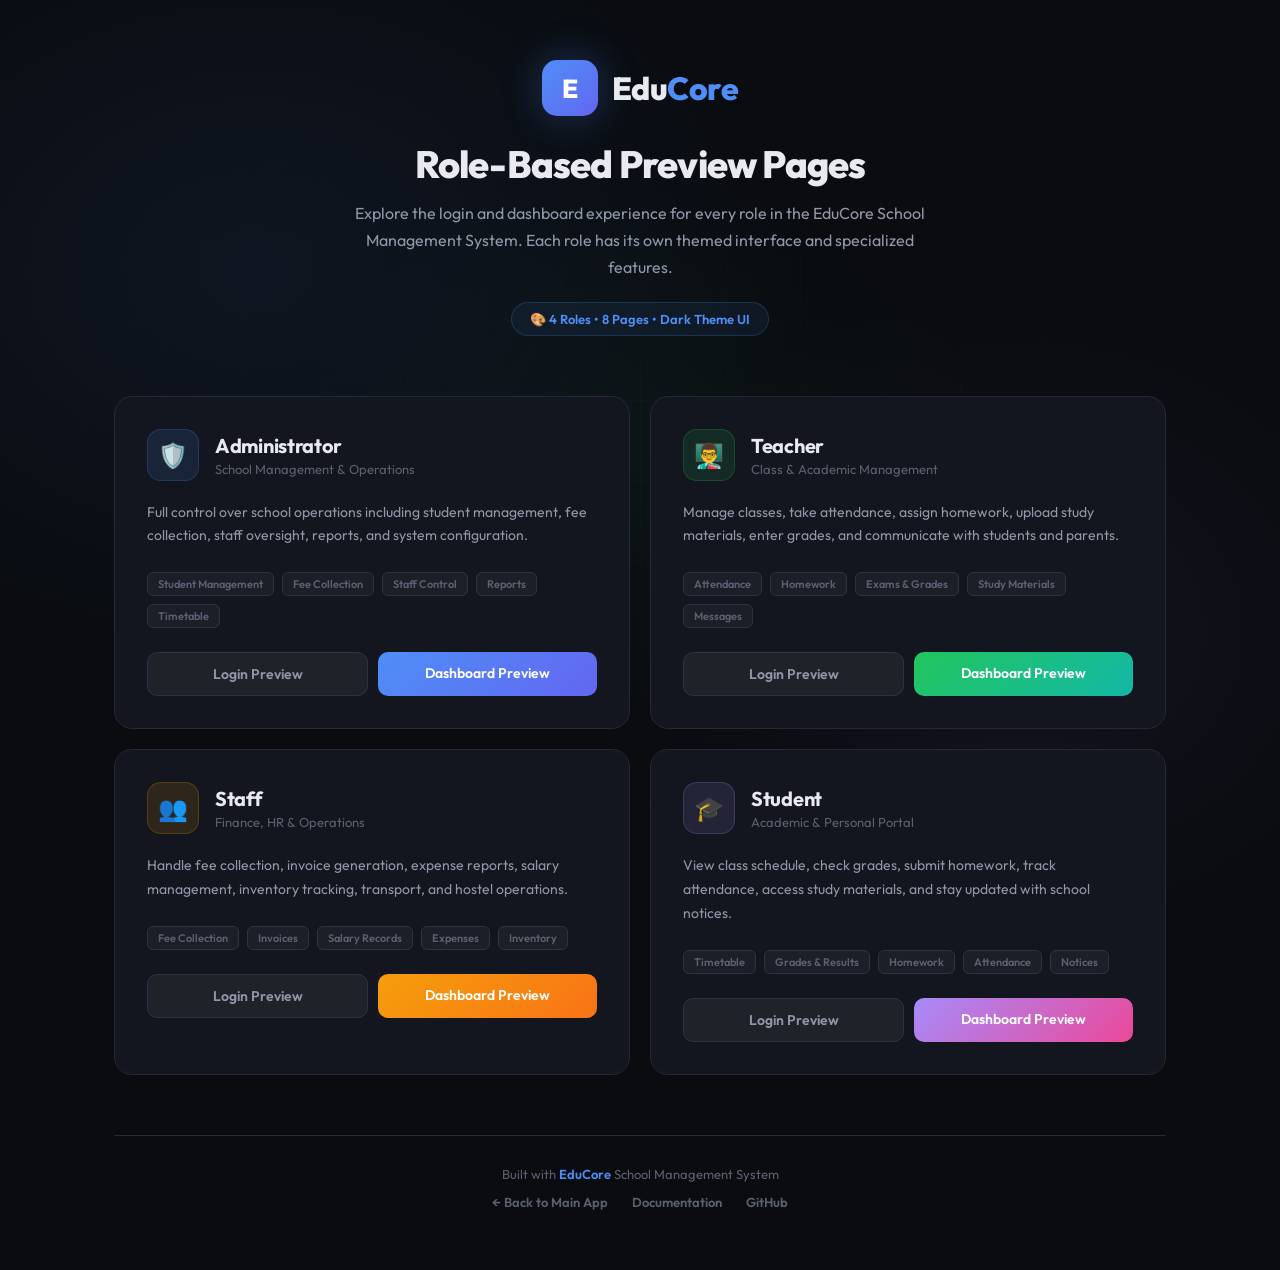
==== previews/index.html @ fa788bbc "feat: add login and dashboard preview pages for all school roles - Add shared CSS with dark theme st" ====
<!DOCTYPE html>
<html lang="en">
<head>
<meta charset="UTF-8">
<meta name="viewport" content="width=device-width, initial-scale=1.0">
<title>EduCore — Role Previews</title>
<link href="https://fonts.googleapis.com/css2?family=Outfit:wght@300;400;500;600;700;800;900&family=JetBrains+Mono:wght@400;500&display=swap" rel="stylesheet">
<style>
*,*::before,*::after{box-sizing:border-box;margin:0;padding:0}
:root{
  --bg:#0a0c10;
  --bg2:#0f1117;
  --surface:#13161e;
  --surface2:#1a1d27;
  --border:#252836;
  --border2:#2e3244;
  --accent:#4f8ef7;
  --green:#22c55e;
  --gold:#f59e0b;
  --purple:#a78bfa;
  --red:#f43f5e;
  --pink:#ec4899;
  --teal:#14b8a6;
  --orange:#f97316;
  --text:#e8eaf0;
  --text2:#9197a8;
  --text3:#5a6070;
  --radius:12px;
  --radius-lg:18px;
}
html{scroll-behavior:smooth}
body{
  font-family:'Outfit',sans-serif;background:var(--bg);color:var(--text);
  min-height:100vh;overflow-x:hidden;
}

/* Background */
.page-bg{
  position:fixed;inset:0;pointer-events:none;
  background:
    radial-gradient(ellipse 800px 600px at 20% 30%,rgba(79,142,247,.08) 0%,transparent 70%),
    radial-gradient(ellipse 600px 500px at 80% 70%,rgba(167,139,250,.06) 0%,transparent 70%),
    radial-gradient(ellipse 500px 400px at 50% 50%,rgba(34,197,94,.04) 0%,transparent 70%);
}
.page-grid{
  position:fixed;inset:0;pointer-events:none;
  background-image:linear-gradient(rgba(255,255,255,.015) 1px,transparent 1px),
                    linear-gradient(90deg,rgba(255,255,255,.015) 1px,transparent 1px);
  background-size:80px 80px;
  mask-image:radial-gradient(ellipse 70% 70% at 50% 50%,black 0%,transparent 100%);
}

/* Container */
.container{position:relative;z-index:1;max-width:1100px;margin:0 auto;padding:60px 24px}

/* Header */
.header{text-align:center;margin-bottom:60px}
.header-logo{display:flex;align-items:center;gap:14px;justify-content:center;margin-bottom:24px}
.logo-mark{
  width:56px;height:56px;border-radius:15px;
  background:linear-gradient(135deg,var(--accent),#6366f1);
  display:flex;align-items:center;justify-content:center;
  font-weight:800;font-size:26px;color:#fff;
  box-shadow:0 0 40px rgba(79,142,247,.3);
}
.logo-text{font-size:32px;font-weight:800;letter-spacing:-.5px}
.logo-text span{color:var(--accent)}
.header h1{font-size:38px;font-weight:800;letter-spacing:-.8px;margin-bottom:12px}
.header p{font-size:16px;color:var(--text2);max-width:600px;margin:0 auto;line-height:1.7}
.header-badge{
  display:inline-flex;align-items:center;gap:8px;
  padding:8px 18px;border-radius:24px;
  background:rgba(79,142,247,.08);border:1px solid rgba(79,142,247,.2);
  color:var(--accent);font-size:13px;font-weight:600;margin-top:20px;
}

/* Role Grid */
.roles-grid{display:grid;grid-template-columns:repeat(2,1fr);gap:20px}

.role-card{
  background:var(--surface);border:1px solid var(--border);
  border-radius:var(--radius-lg);padding:32px;
  position:relative;overflow:hidden;transition:all .3s ease;
}
.role-card::before{
  content:'';position:absolute;top:0;left:0;right:0;height:4px;
  opacity:0;transition:opacity .3s;
}
.role-card:hover{
  border-color:var(--card-color);
  transform:translateY(-4px);
  box-shadow:0 12px 40px rgba(0,0,0,.4);
}
.role-card:hover::before{opacity:1;background:var(--card-color)}

.role-card-header{display:flex;align-items:center;gap:16px;margin-bottom:20px}
.role-icon{
  width:52px;height:52px;border-radius:14px;
  display:flex;align-items:center;justify-content:center;
  font-size:24px;flex-shrink:0;
}
.role-info h3{font-size:20px;font-weight:700;letter-spacing:-.3px;margin-bottom:3px}
.role-info p{font-size:13px;color:var(--text3)}

.role-description{
  font-size:14px;color:var(--text2);line-height:1.7;margin-bottom:24px;
  min-height:44px;
}

.role-features{
  display:flex;flex-wrap:wrap;gap:8px;margin-bottom:24px;
}
.role-feature{
  font-size:11px;font-weight:600;padding:4px 10px;
  border-radius:6px;background:rgba(255,255,255,.04);
  border:1px solid var(--border2);color:var(--text3);
}

.role-actions{display:flex;gap:10px}
.role-btn{
  flex:1;padding:12px 16px;border-radius:10px;
  font-family:'Outfit',sans-serif;font-weight:600;font-size:14px;
  cursor:pointer;border:none;text-align:center;
  text-decoration:none;transition:all .2s;display:block;
}
.role-btn-login{
  background:rgba(255,255,255,.05);border:1px solid var(--border2);color:var(--text2);
}
.role-btn-login:hover{border-color:var(--card-color);color:var(--card-color);background:rgba(255,255,255,.08)}
.role-btn-dashboard{color:#fff}
.role-btn-dashboard:hover{transform:translateY(-1px);box-shadow:0 4px 16px var(--card-shadow)}

/* Card color variants */
.role-card.admin{--card-color:#4f8ef7;--card-shadow:rgba(79,142,247,.3)}
.role-card.admin .role-icon{background:rgba(79,142,247,.12);border:1px solid rgba(79,142,247,.2)}
.role-card.admin .role-btn-dashboard{background:linear-gradient(135deg,#4f8ef7,#6366f1)}

.role-card.teacher{--card-color:#22c55e;--card-shadow:rgba(34,197,94,.3)}
.role-card.teacher .role-icon{background:rgba(34,197,94,.12);border:1px solid rgba(34,197,94,.2)}
.role-card.teacher .role-btn-dashboard{background:linear-gradient(135deg,#22c55e,#14b8a6)}

.role-card.staff{--card-color:#f59e0b;--card-shadow:rgba(245,158,11,.3)}
.role-card.staff .role-icon{background:rgba(245,158,11,.12);border:1px solid rgba(245,158,11,.2)}
.role-card.staff .role-btn-dashboard{background:linear-gradient(135deg,#f59e0b,#f97316)}

.role-card.student{--card-color:#a78bfa;--card-shadow:rgba(167,139,250,.3)}
.role-card.student .role-icon{background:rgba(167,139,250,.12);border:1px solid rgba(167,139,250,.2)}
.role-card.student .role-btn-dashboard{background:linear-gradient(135deg,#a78bfa,#ec4899)}

/* Footer */
.footer{
  text-align:center;margin-top:60px;padding-top:30px;
  border-top:1px solid var(--border);
}
.footer p{font-size:13px;color:var(--text3)}
.footer a{color:var(--accent);text-decoration:none;font-weight:600}
.footer a:hover{text-decoration:underline}
.footer-links{display:flex;justify-content:center;gap:24px;margin-top:12px}
.footer-links a{font-size:13px;color:var(--text3);text-decoration:none;transition:color .2s}
.footer-links a:hover{color:var(--text)}

/* Responsive */
@media(max-width:768px){
  .roles-grid{grid-template-columns:1fr}
  .header h1{font-size:28px}
  .container{padding:40px 16px}
}

/* Animation */
@keyframes fadeUp{from{opacity:0;transform:translateY(20px)}to{opacity:1;transform:translateY(0)}}
.role-card{animation:fadeUp .4s ease backwards}
.role-card:nth-child(1){animation-delay:.1s}
.role-card:nth-child(2){animation-delay:.2s}
.role-card:nth-child(3){animation-delay:.3s}
.role-card:nth-child(4){animation-delay:.4s}
</style>
</head>
<body>

<div class="page-bg"></div>
<div class="page-grid"></div>

<div class="container">
  <!-- Header -->
  <div class="header">
    <div class="header-logo">
      <div class="logo-mark">E</div>
      <div class="logo-text">Edu<span>Core</span></div>
    </div>
    <h1>Role-Based Preview Pages</h1>
    <p>Explore the login and dashboard experience for every role in the EduCore School Management System. Each role has its own themed interface and specialized features.</p>
    <div class="header-badge">🎨 4 Roles • 8 Pages • Dark Theme UI</div>
  </div>

  <!-- Role Cards -->
  <div class="roles-grid">
    <!-- Admin -->
    <div class="role-card admin">
      <div class="role-card-header">
        <div class="role-icon">🛡️</div>
        <div class="role-info">
          <h3>Administrator</h3>
          <p>School Management & Operations</p>
        </div>
      </div>
      <div class="role-description">
        Full control over school operations including student management, fee collection, staff oversight, reports, and system configuration.
      </div>
      <div class="role-features">
        <span class="role-feature">Student Management</span>
        <span class="role-feature">Fee Collection</span>
        <span class="role-feature">Staff Control</span>
        <span class="role-feature">Reports</span>
        <span class="role-feature">Timetable</span>
      </div>
      <div class="role-actions">
        <a href="admin-login.html" class="role-btn role-btn-login">Login Preview</a>
        <a href="admin-dashboard.html" class="role-btn role-btn-dashboard">Dashboard Preview</a>
      </div>
    </div>

    <!-- Teacher -->
    <div class="role-card teacher">
      <div class="role-card-header">
        <div class="role-icon">👨‍🏫</div>
        <div class="role-info">
          <h3>Teacher</h3>
          <p>Class & Academic Management</p>
        </div>
      </div>
      <div class="role-description">
        Manage classes, take attendance, assign homework, upload study materials, enter grades, and communicate with students and parents.
      </div>
      <div class="role-features">
        <span class="role-feature">Attendance</span>
        <span class="role-feature">Homework</span>
        <span class="role-feature">Exams & Grades</span>
        <span class="role-feature">Study Materials</span>
        <span class="role-feature">Messages</span>
      </div>
      <div class="role-actions">
        <a href="teacher-login.html" class="role-btn role-btn-login">Login Preview</a>
        <a href="teacher-dashboard.html" class="role-btn role-btn-dashboard">Dashboard Preview</a>
      </div>
    </div>

    <!-- Staff -->
    <div class="role-card staff">
      <div class="role-card-header">
        <div class="role-icon">👥</div>
        <div class="role-info">
          <h3>Staff</h3>
          <p>Finance, HR & Operations</p>
        </div>
      </div>
      <div class="role-description">
        Handle fee collection, invoice generation, expense reports, salary management, inventory tracking, transport, and hostel operations.
      </div>
      <div class="role-features">
        <span class="role-feature">Fee Collection</span>
        <span class="role-feature">Invoices</span>
        <span class="role-feature">Salary Records</span>
        <span class="role-feature">Expenses</span>
        <span class="role-feature">Inventory</span>
      </div>
      <div class="role-actions">
        <a href="staff-login.html" class="role-btn role-btn-login">Login Preview</a>
        <a href="staff-dashboard.html" class="role-btn role-btn-dashboard">Dashboard Preview</a>
      </div>
    </div>

    <!-- Student -->
    <div class="role-card student">
      <div class="role-card-header">
        <div class="role-icon">🎓</div>
        <div class="role-info">
          <h3>Student</h3>
          <p>Academic & Personal Portal</p>
        </div>
      </div>
      <div class="role-description">
        View class schedule, check grades, submit homework, track attendance, access study materials, and stay updated with school notices.
      </div>
      <div class="role-features">
        <span class="role-feature">Timetable</span>
        <span class="role-feature">Grades & Results</span>
        <span class="role-feature">Homework</span>
        <span class="role-feature">Attendance</span>
        <span class="role-feature">Notices</span>
      </div>
      <div class="role-actions">
        <a href="student-login.html" class="role-btn role-btn-login">Login Preview</a>
        <a href="student-dashboard.html" class="role-btn role-btn-dashboard">Dashboard Preview</a>
      </div>
    </div>
  </div>

  <!-- Footer -->
  <div class="footer">
    <p>Built with <a href="../index.html">EduCore</a> School Management System</p>
    <div class="footer-links">
      <a href="../index.html">← Back to Main App</a>
      <a href="#">Documentation</a>
      <a href="#">GitHub</a>
    </div>
  </div>
</div>

</body>
</html>
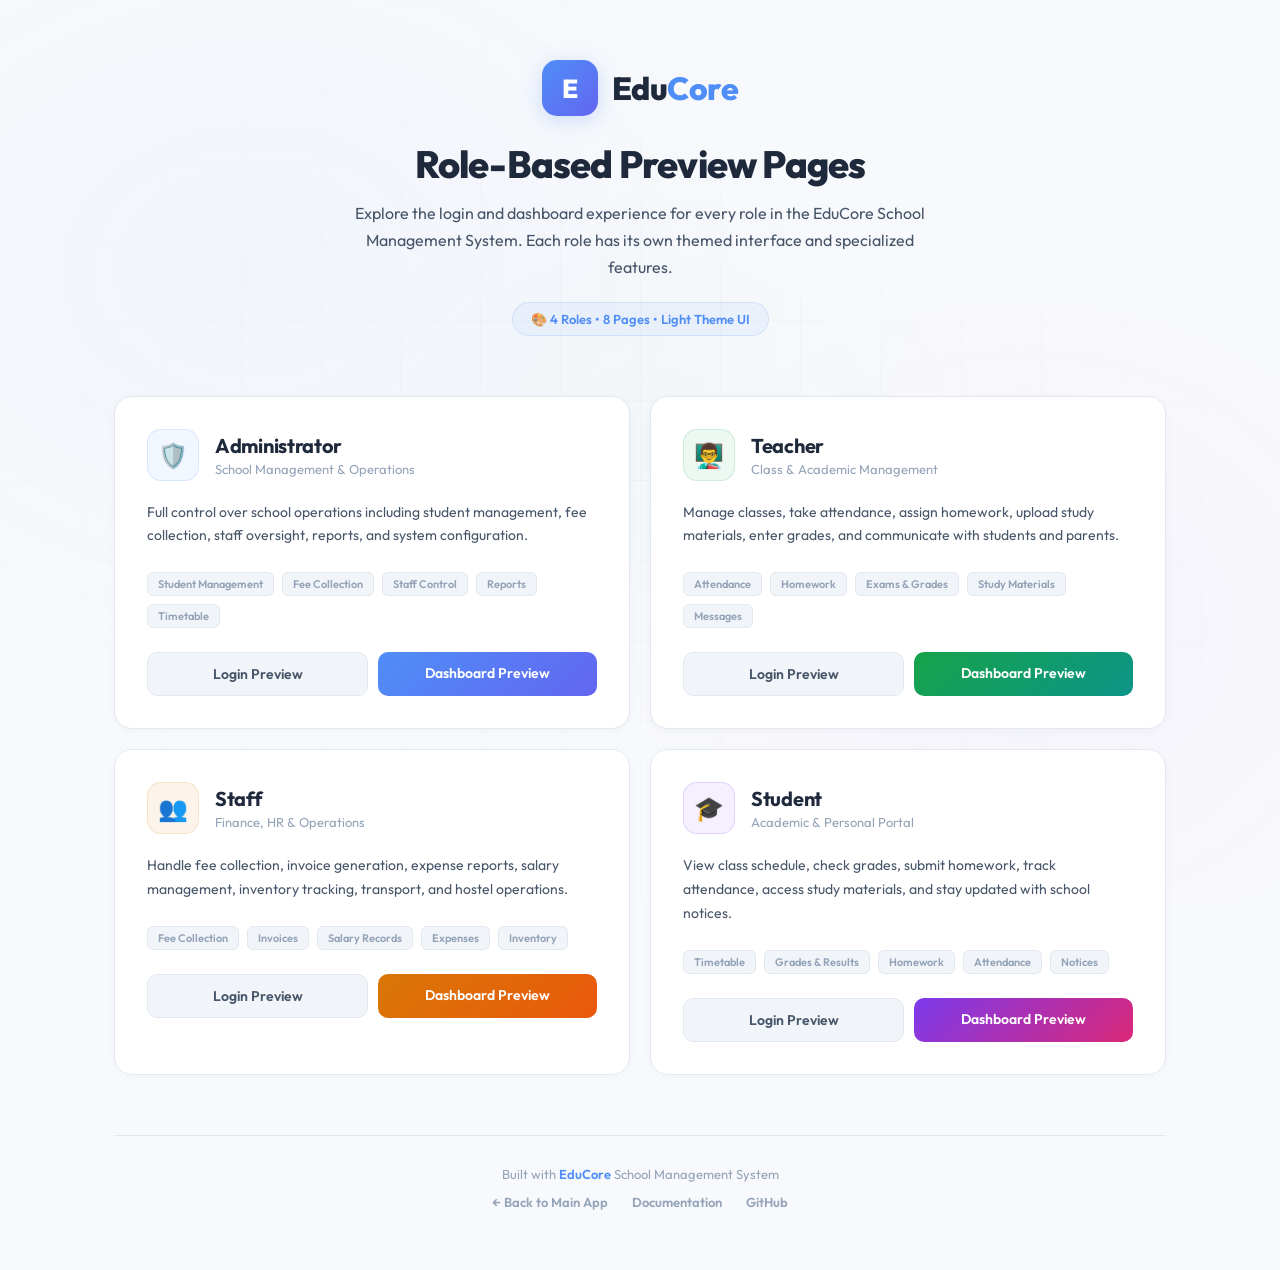
==== commit 919f307a: "feat: convert all preview pages from dark to light theme - Updated preview-styles.css with light col" ====
--- a/previews/index.html
+++ b/previews/index.html
@@ -8,23 +8,23 @@
 <style>
 *,*::before,*::after{box-sizing:border-box;margin:0;padding:0}
 :root{
-  --bg:#0a0c10;
-  --bg2:#0f1117;
-  --surface:#13161e;
-  --surface2:#1a1d27;
-  --border:#252836;
-  --border2:#2e3244;
+  --bg:#f8f9fc;
+  --bg2:#ffffff;
+  --surface:#ffffff;
+  --surface2:#f1f5f9;
+  --border:#e2e8f0;
+  --border2:#cbd5e1;
   --accent:#4f8ef7;
-  --green:#22c55e;
-  --gold:#f59e0b;
-  --purple:#a78bfa;
-  --red:#f43f5e;
-  --pink:#ec4899;
-  --teal:#14b8a6;
-  --orange:#f97316;
-  --text:#e8eaf0;
-  --text2:#9197a8;
-  --text3:#5a6070;
+  --green:#16a34a;
+  --gold:#d97706;
+  --purple:#7c3aed;
+  --red:#dc2626;
+  --pink:#db2777;
+  --teal:#0d9488;
+  --orange:#ea580c;
+  --text:#1e293b;
+  --text2:#475569;
+  --text3:#94a3b8;
   --radius:12px;
   --radius-lg:18px;
 }
@@ -38,14 +38,14 @@
 .page-bg{
   position:fixed;inset:0;pointer-events:none;
   background:
-    radial-gradient(ellipse 800px 600px at 20% 30%,rgba(79,142,247,.08) 0%,transparent 70%),
-    radial-gradient(ellipse 600px 500px at 80% 70%,rgba(167,139,250,.06) 0%,transparent 70%),
-    radial-gradient(ellipse 500px 400px at 50% 50%,rgba(34,197,94,.04) 0%,transparent 70%);
+    radial-gradient(ellipse 800px 600px at 20% 30%,rgba(79,142,247,.04) 0%,transparent 70%),
+    radial-gradient(ellipse 600px 500px at 80% 70%,rgba(124,58,237,.03) 0%,transparent 70%),
+    radial-gradient(ellipse 500px 400px at 50% 50%,rgba(22,163,74,.02) 0%,transparent 70%);
 }
 .page-grid{
   position:fixed;inset:0;pointer-events:none;
-  background-image:linear-gradient(rgba(255,255,255,.015) 1px,transparent 1px),
-                    linear-gradient(90deg,rgba(255,255,255,.015) 1px,transparent 1px);
+  background-image:linear-gradient(rgba(0,0,0,.02) 1px,transparent 1px),
+                    linear-gradient(90deg,rgba(0,0,0,.02) 1px,transparent 1px);
   background-size:80px 80px;
   mask-image:radial-gradient(ellipse 70% 70% at 50% 50%,black 0%,transparent 100%);
 }
@@ -61,16 +61,16 @@
   background:linear-gradient(135deg,var(--accent),#6366f1);
   display:flex;align-items:center;justify-content:center;
   font-weight:800;font-size:26px;color:#fff;
-  box-shadow:0 0 40px rgba(79,142,247,.3);
-}
-.logo-text{font-size:32px;font-weight:800;letter-spacing:-.5px}
+  box-shadow:0 4px 20px rgba(79,142,247,.25);
+}
+.logo-text{font-size:32px;font-weight:800;letter-spacing:-.5px;color:var(--text)}
 .logo-text span{color:var(--accent)}
-.header h1{font-size:38px;font-weight:800;letter-spacing:-.8px;margin-bottom:12px}
+.header h1{font-size:38px;font-weight:800;letter-spacing:-.8px;margin-bottom:12px;color:var(--text)}
 .header p{font-size:16px;color:var(--text2);max-width:600px;margin:0 auto;line-height:1.7}
 .header-badge{
   display:inline-flex;align-items:center;gap:8px;
   padding:8px 18px;border-radius:24px;
-  background:rgba(79,142,247,.08);border:1px solid rgba(79,142,247,.2);
+  background:rgba(79,142,247,.06);border:1px solid rgba(79,142,247,.15);
   color:var(--accent);font-size:13px;font-weight:600;margin-top:20px;
 }
 
@@ -81,6 +81,7 @@
   background:var(--surface);border:1px solid var(--border);
   border-radius:var(--radius-lg);padding:32px;
   position:relative;overflow:hidden;transition:all .3s ease;
+  box-shadow:0 2px 8px rgba(0,0,0,.03);
 }
 .role-card::before{
   content:'';position:absolute;top:0;left:0;right:0;height:4px;
@@ -89,7 +90,7 @@
 .role-card:hover{
   border-color:var(--card-color);
   transform:translateY(-4px);
-  box-shadow:0 12px 40px rgba(0,0,0,.4);
+  box-shadow:0 12px 40px rgba(0,0,0,.08);
 }
 .role-card:hover::before{opacity:1;background:var(--card-color)}
 
@@ -99,7 +100,7 @@
   display:flex;align-items:center;justify-content:center;
   font-size:24px;flex-shrink:0;
 }
-.role-info h3{font-size:20px;font-weight:700;letter-spacing:-.3px;margin-bottom:3px}
+.role-info h3{font-size:20px;font-weight:700;letter-spacing:-.3px;margin-bottom:3px;color:var(--text)}
 .role-info p{font-size:13px;color:var(--text3)}
 
 .role-description{
@@ -112,8 +113,8 @@
 }
 .role-feature{
   font-size:11px;font-weight:600;padding:4px 10px;
-  border-radius:6px;background:rgba(255,255,255,.04);
-  border:1px solid var(--border2);color:var(--text3);
+  border-radius:6px;background:var(--surface2);
+  border:1px solid var(--border);color:var(--text3);
 }
 
 .role-actions{display:flex;gap:10px}
@@ -124,28 +125,28 @@
   text-decoration:none;transition:all .2s;display:block;
 }
 .role-btn-login{
-  background:rgba(255,255,255,.05);border:1px solid var(--border2);color:var(--text2);
-}
-.role-btn-login:hover{border-color:var(--card-color);color:var(--card-color);background:rgba(255,255,255,.08)}
+  background:var(--surface2);border:1px solid var(--border);color:var(--text2);
+}
+.role-btn-login:hover{border-color:var(--card-color);color:var(--card-color);background:rgba(255,255,255,.8)}
 .role-btn-dashboard{color:#fff}
 .role-btn-dashboard:hover{transform:translateY(-1px);box-shadow:0 4px 16px var(--card-shadow)}
 
 /* Card color variants */
-.role-card.admin{--card-color:#4f8ef7;--card-shadow:rgba(79,142,247,.3)}
-.role-card.admin .role-icon{background:rgba(79,142,247,.12);border:1px solid rgba(79,142,247,.2)}
+.role-card.admin{--card-color:#4f8ef7;--card-shadow:rgba(79,142,247,.25)}
+.role-card.admin .role-icon{background:rgba(79,142,247,.08);border:1px solid rgba(79,142,247,.15)}
 .role-card.admin .role-btn-dashboard{background:linear-gradient(135deg,#4f8ef7,#6366f1)}
 
-.role-card.teacher{--card-color:#22c55e;--card-shadow:rgba(34,197,94,.3)}
-.role-card.teacher .role-icon{background:rgba(34,197,94,.12);border:1px solid rgba(34,197,94,.2)}
-.role-card.teacher .role-btn-dashboard{background:linear-gradient(135deg,#22c55e,#14b8a6)}
-
-.role-card.staff{--card-color:#f59e0b;--card-shadow:rgba(245,158,11,.3)}
-.role-card.staff .role-icon{background:rgba(245,158,11,.12);border:1px solid rgba(245,158,11,.2)}
-.role-card.staff .role-btn-dashboard{background:linear-gradient(135deg,#f59e0b,#f97316)}
-
-.role-card.student{--card-color:#a78bfa;--card-shadow:rgba(167,139,250,.3)}
-.role-card.student .role-icon{background:rgba(167,139,250,.12);border:1px solid rgba(167,139,250,.2)}
-.role-card.student .role-btn-dashboard{background:linear-gradient(135deg,#a78bfa,#ec4899)}
+.role-card.teacher{--card-color:#16a34a;--card-shadow:rgba(22,163,74,.25)}
+.role-card.teacher .role-icon{background:rgba(22,163,74,.08);border:1px solid rgba(22,163,74,.15)}
+.role-card.teacher .role-btn-dashboard{background:linear-gradient(135deg,#16a34a,#0d9488)}
+
+.role-card.staff{--card-color:#d97706;--card-shadow:rgba(217,119,6,.25)}
+.role-card.staff .role-icon{background:rgba(217,119,6,.08);border:1px solid rgba(217,119,6,.15)}
+.role-card.staff .role-btn-dashboard{background:linear-gradient(135deg,#d97706,#ea580c)}
+
+.role-card.student{--card-color:#7c3aed;--card-shadow:rgba(124,58,237,.25)}
+.role-card.student .role-icon{background:rgba(124,58,237,.08);border:1px solid rgba(124,58,237,.15)}
+.role-card.student .role-btn-dashboard{background:linear-gradient(135deg,#7c3aed,#db2777)}
 
 /* Footer */
 .footer{
@@ -189,7 +190,7 @@
     </div>
     <h1>Role-Based Preview Pages</h1>
     <p>Explore the login and dashboard experience for every role in the EduCore School Management System. Each role has its own themed interface and specialized features.</p>
-    <div class="header-badge">🎨 4 Roles • 8 Pages • Dark Theme UI</div>
+    <div class="header-badge">🎨 4 Roles • 8 Pages • Light Theme UI</div>
   </div>
 
   <!-- Role Cards -->
